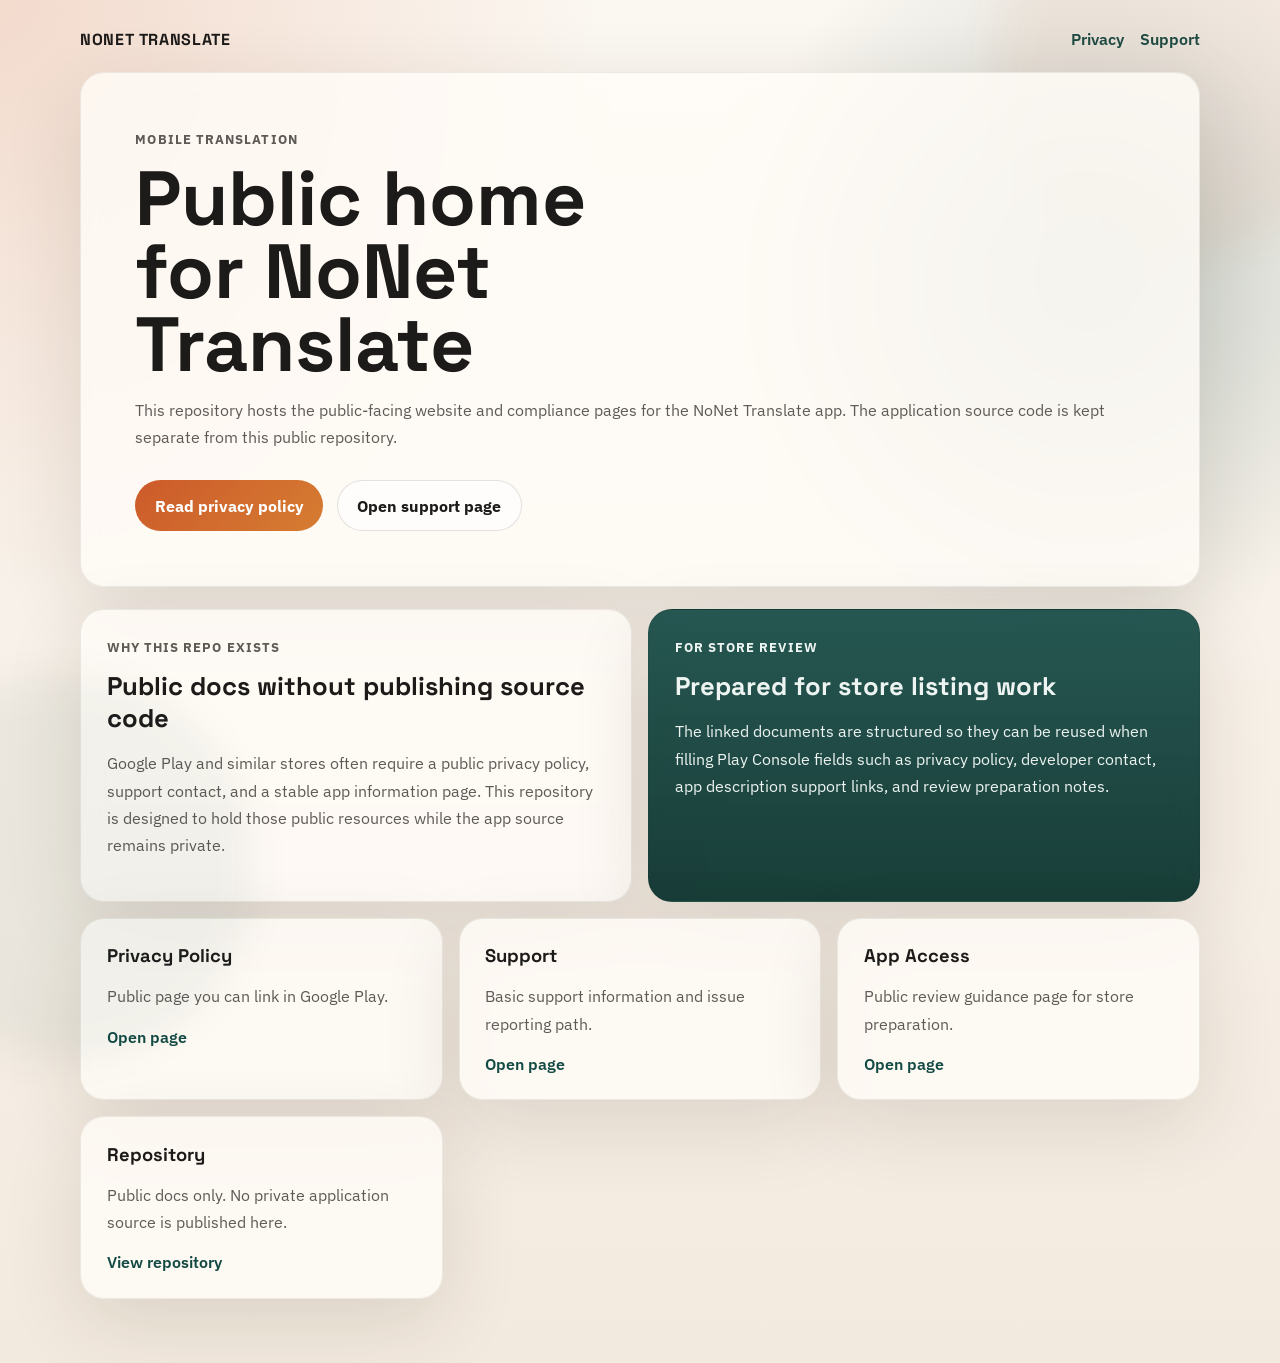
==== index.html @ f685accf "Add files via upload" ====
﻿<!DOCTYPE html>
<html lang="en">
<head>
  <meta charset="utf-8">
  <meta name="viewport" content="width=device-width, initial-scale=1">
  <title>NoNet Translate</title>
  <meta name="description" content="NoNet Translate is a lightweight mobile translation experience with a simple, privacy-aware product surface.">
  <link rel="preconnect" href="https://fonts.googleapis.com">
  <link rel="preconnect" href="https://fonts.gstatic.com" crossorigin>
  <link href="https://fonts.googleapis.com/css2?family=Space+Grotesk:wght@400;500;700&family=IBM+Plex+Sans:wght@400;500;600&display=swap" rel="stylesheet">
  <link rel="stylesheet" href="styles.css">
</head>
<body>
  <div class="page-shell">
    <header class="topbar">
      <div class="brand">NoNet Translate</div>
      <nav>
        <a href="privacy-policy.html">Privacy</a>
        <a href="support.html">Support</a>
      </nav>
    </header>

    <main>
      <section class="hero card">
        <p class="eyebrow">Mobile translation</p>
        <h1>Public home for NoNet Translate</h1>
        <p class="lead">
          This repository hosts the public-facing website and compliance pages for the NoNet Translate app.
          The application source code is kept separate from this public repository.
        </p>
        <div class="hero-actions">
          <a class="button primary" href="privacy-policy.html">Read privacy policy</a>
          <a class="button secondary" href="support.html">Open support page</a>
        </div>
      </section>

      <section class="grid two-up">
        <article class="card">
          <p class="eyebrow">Why this repo exists</p>
          <h2>Public docs without publishing source code</h2>
          <p>
            Google Play and similar stores often require a public privacy policy, support contact, and a stable app information page.
            This repository is designed to hold those public resources while the app source remains private.
          </p>
        </article>

        <article class="card accent">
          <p class="eyebrow">For store review</p>
          <h2>Prepared for store listing work</h2>
          <p>
            The linked documents are structured so they can be reused when filling Play Console fields such as privacy policy,
            developer contact, app description support links, and review preparation notes.
          </p>
        </article>
      </section>

      <section class="grid three-up">
        <article class="card mini">
          <h3>Privacy Policy</h3>
          <p>Public page you can link in Google Play.</p>
          <a class="text-link" href="privacy-policy.html">Open page</a>
        </article>
        <article class="card mini">
          <h3>Support</h3>
          <p>Basic support information and issue reporting path.</p>
          <a class="text-link" href="support.html">Open page</a>
        </article>
        <article class="card mini">
          <h3>App Access</h3>
          <p>Public review guidance page for store preparation.</p>
          <a class="text-link" href="app-access.html">Open page</a>
        </article>
        <article class="card mini">
          <h3>Repository</h3>
          <p>Public docs only. No private application source is published here.</p>
          <a class="text-link" href="https://github.com/ModaBayi/nonet-translate">View repository</a>
        </article>
      </section>
    </main>
  </div>
</body>
</html>
---- styles.css ----
﻿:root {
  --bg: #f6efe5;
  --ink: #1d1b1a;
  --muted: #5e5a56;
  --panel: rgba(255, 252, 247, 0.82);
  --line: rgba(29, 27, 26, 0.08);
  --primary: #cc5a2a;
  --primary-strong: #9e3f18;
  --accent: #144a44;
  --shadow: 0 24px 80px rgba(53, 36, 18, 0.12);
}

* { box-sizing: border-box; }
html { scroll-behavior: smooth; }
body {
  margin: 0;
  color: var(--ink);
  font-family: "IBM Plex Sans", sans-serif;
  background:
    radial-gradient(circle at top left, rgba(204, 90, 42, 0.18), transparent 32%),
    radial-gradient(circle at 85% 20%, rgba(20, 74, 68, 0.22), transparent 24%),
    linear-gradient(180deg, #fbf7f1 0%, #f3eadf 100%);
}

body::before,
body::after {
  content: "";
  position: fixed;
  width: 24rem;
  height: 24rem;
  border-radius: 999px;
  filter: blur(20px);
  opacity: 0.35;
  pointer-events: none;
}

body::before {
  top: -8rem;
  right: -6rem;
  background: rgba(204, 90, 42, 0.18);
}

body::after {
  bottom: -10rem;
  left: -8rem;
  background: rgba(20, 74, 68, 0.14);
}

.page-shell {
  width: min(1120px, calc(100% - 2rem));
  margin: 0 auto;
  padding: 1.2rem 0 4rem;
}

.topbar {
  display: flex;
  align-items: center;
  justify-content: space-between;
  gap: 1rem;
  padding: 0.6rem 0 1.4rem;
}

.brand,
h1,
h2,
h3 {
  font-family: "Space Grotesk", sans-serif;
}

.brand {
  font-size: 1rem;
  font-weight: 700;
  letter-spacing: 0.04em;
  text-transform: uppercase;
}

.topbar nav {
  display: flex;
  gap: 1rem;
}

.topbar a,
.text-link {
  color: var(--accent);
  text-decoration: none;
  font-weight: 600;
}

.card {
  background: var(--panel);
  backdrop-filter: blur(10px);
  border: 1px solid var(--line);
  border-radius: 24px;
  box-shadow: var(--shadow);
}

.hero {
  padding: 3.4rem;
  margin-bottom: 1.4rem;
}

.eyebrow {
  margin: 0 0 0.75rem;
  color: var(--primary-strong);
  font-size: 0.84rem;
  font-weight: 700;
  letter-spacing: 0.08em;
  text-transform: uppercase;
}

h1 {
  margin: 0;
  font-size: clamp(2.5rem, 6vw, 4.8rem);
  line-height: 0.95;
  max-width: 11ch;
}

h2 {
  margin: 0 0 0.8rem;
  font-size: 1.6rem;
}

h3 {
  margin: 0 0 0.5rem;
  font-size: 1.15rem;
}

.lead,
.card p,
li {
  color: var(--muted);
  line-height: 1.7;
}

.hero-actions {
  display: flex;
  gap: 0.9rem;
  flex-wrap: wrap;
  margin-top: 1.8rem;
}

.button {
  display: inline-flex;
  align-items: center;
  justify-content: center;
  padding: 0.9rem 1.2rem;
  border-radius: 999px;
  text-decoration: none;
  font-weight: 700;
}

.button.primary {
  color: white;
  background: linear-gradient(135deg, var(--primary) 0%, #d67d32 100%);
}

.button.secondary {
  color: var(--ink);
  border: 1px solid rgba(29, 27, 26, 0.12);
  background: rgba(255, 255, 255, 0.55);
}

.grid {
  display: grid;
  gap: 1rem;
  margin-top: 1rem;
}

.two-up {
  grid-template-columns: repeat(2, minmax(0, 1fr));
}

.three-up {
  grid-template-columns: repeat(3, minmax(0, 1fr));
}

.grid .card {
  padding: 1.6rem;
}

.accent {
  background: linear-gradient(180deg, rgba(20, 74, 68, 0.92) 0%, rgba(12, 51, 46, 0.95) 100%);
}

.accent .eyebrow,
.accent h2,
.accent p {
  color: #edf4f2;
}

.content-page {
  max-width: 900px;
}

.content-page .card {
  padding: 2rem;
  margin-bottom: 1rem;
}

.content-page ul {
  padding-left: 1.2rem;
}

.code-pill {
  display: inline-block;
  padding: 0.18rem 0.55rem;
  border-radius: 999px;
  background: rgba(20, 74, 68, 0.08);
  color: var(--accent);
  font-size: 0.88rem;
  font-weight: 700;
}

@media (max-width: 800px) {
  .two-up,
  .three-up {
    grid-template-columns: 1fr;
  }

  .hero {
    padding: 2rem;
  }

  h1 {
    max-width: none;
  }

  .topbar {
    flex-direction: column;
    align-items: flex-start;
  }
}
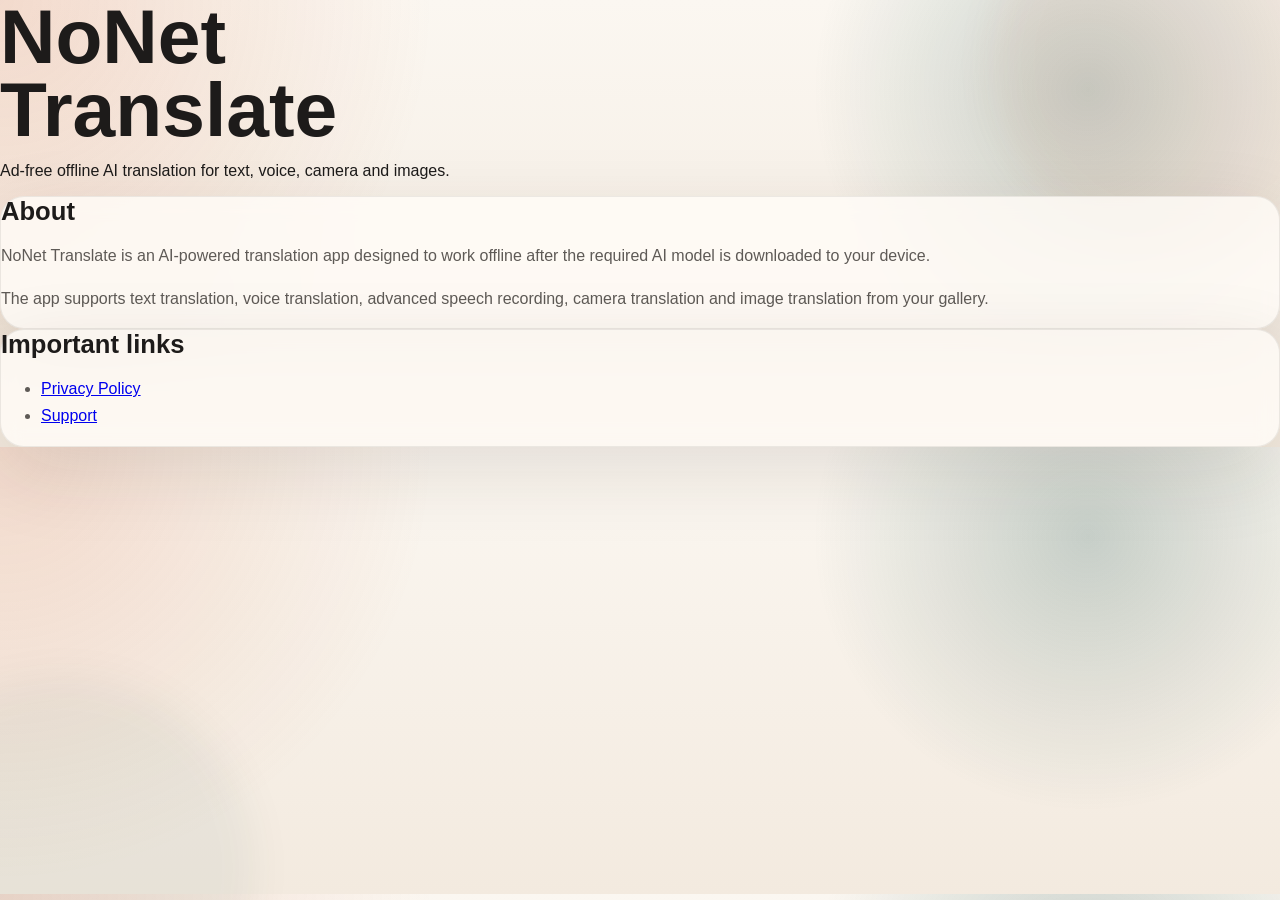
==== commit 01c206ca: "Refactor index.html structure and content" ====
--- a/index.html
+++ b/index.html
@@ -1,82 +1,35 @@
-﻿<!DOCTYPE html>
-<html lang="en">
-<head>
-  <meta charset="utf-8">
-  <meta name="viewport" content="width=device-width, initial-scale=1">
-  <title>NoNet Translate</title>
-  <meta name="description" content="NoNet Translate is a lightweight mobile translation experience with a simple, privacy-aware product surface.">
-  <link rel="preconnect" href="https://fonts.googleapis.com">
-  <link rel="preconnect" href="https://fonts.gstatic.com" crossorigin>
-  <link href="https://fonts.googleapis.com/css2?family=Space+Grotesk:wght@400;500;700&family=IBM+Plex+Sans:wght@400;500;600&display=swap" rel="stylesheet">
-  <link rel="stylesheet" href="styles.css">
-</head>
-<body>
-  <div class="page-shell">
-    <header class="topbar">
-      <div class="brand">NoNet Translate</div>
-      <nav>
-        <a href="privacy-policy.html">Privacy</a>
-        <a href="support.html">Support</a>
-      </nav>
-    </header>
-
-    <main>
-      <section class="hero card">
-        <p class="eyebrow">Mobile translation</p>
-        <h1>Public home for NoNet Translate</h1>
-        <p class="lead">
-          This repository hosts the public-facing website and compliance pages for the NoNet Translate app.
-          The application source code is kept separate from this public repository.
-        </p>
-        <div class="hero-actions">
-          <a class="button primary" href="privacy-policy.html">Read privacy policy</a>
-          <a class="button secondary" href="support.html">Open support page</a>
-        </div>
-      </section>
-
-      <section class="grid two-up">
-        <article class="card">
-          <p class="eyebrow">Why this repo exists</p>
-          <h2>Public docs without publishing source code</h2>
-          <p>
-            Google Play and similar stores often require a public privacy policy, support contact, and a stable app information page.
-            This repository is designed to hold those public resources while the app source remains private.
-          </p>
-        </article>
-
-        <article class="card accent">
-          <p class="eyebrow">For store review</p>
-          <h2>Prepared for store listing work</h2>
-          <p>
-            The linked documents are structured so they can be reused when filling Play Console fields such as privacy policy,
-            developer contact, app description support links, and review preparation notes.
-          </p>
-        </article>
-      </section>
-
-      <section class="grid three-up">
-        <article class="card mini">
-          <h3>Privacy Policy</h3>
-          <p>Public page you can link in Google Play.</p>
-          <a class="text-link" href="privacy-policy.html">Open page</a>
-        </article>
-        <article class="card mini">
-          <h3>Support</h3>
-          <p>Basic support information and issue reporting path.</p>
-          <a class="text-link" href="support.html">Open page</a>
-        </article>
-        <article class="card mini">
-          <h3>App Access</h3>
-          <p>Public review guidance page for store preparation.</p>
-          <a class="text-link" href="app-access.html">Open page</a>
-        </article>
-        <article class="card mini">
-          <h3>Repository</h3>
-          <p>Public docs only. No private application source is published here.</p>
-          <a class="text-link" href="https://github.com/ModaBayi/nonet-translate">View repository</a>
-        </article>
-      </section>
-    </main>
-  </div>
-</body>
+<!doctype html>
+<html lang="en">
+<head>
+  <meta charset="utf-8">
+  <title>NoNet Translate</title>
+  <meta name="viewport" content="width=device-width, initial-scale=1">
+  <link rel="stylesheet" href="styles.css">
+</head>
+<body>
+  <main class="container">
+    <h1>NoNet Translate</h1>
+    <p class="subtitle">Ad-free offline AI translation for text, voice, camera and images.</p>
+
+    <section class="card">
+      <h2>About</h2>
+      <p>
+        NoNet Translate is an AI-powered translation app designed to work offline
+        after the required AI model is downloaded to your device.
+      </p>
+      <p>
+        The app supports text translation, voice translation, advanced speech recording,
+        camera translation and image translation from your gallery.
+      </p>
+    </section>
+
+    <section class="card">
+      <h2>Important links</h2>
+      <ul>
+        <li><a href="privacy-policy.html">Privacy Policy</a></li>
+        <li><a href="support.html">Support</a></li>
+      </ul>
+    </section>
+  </main>
+</body>
 </html>
